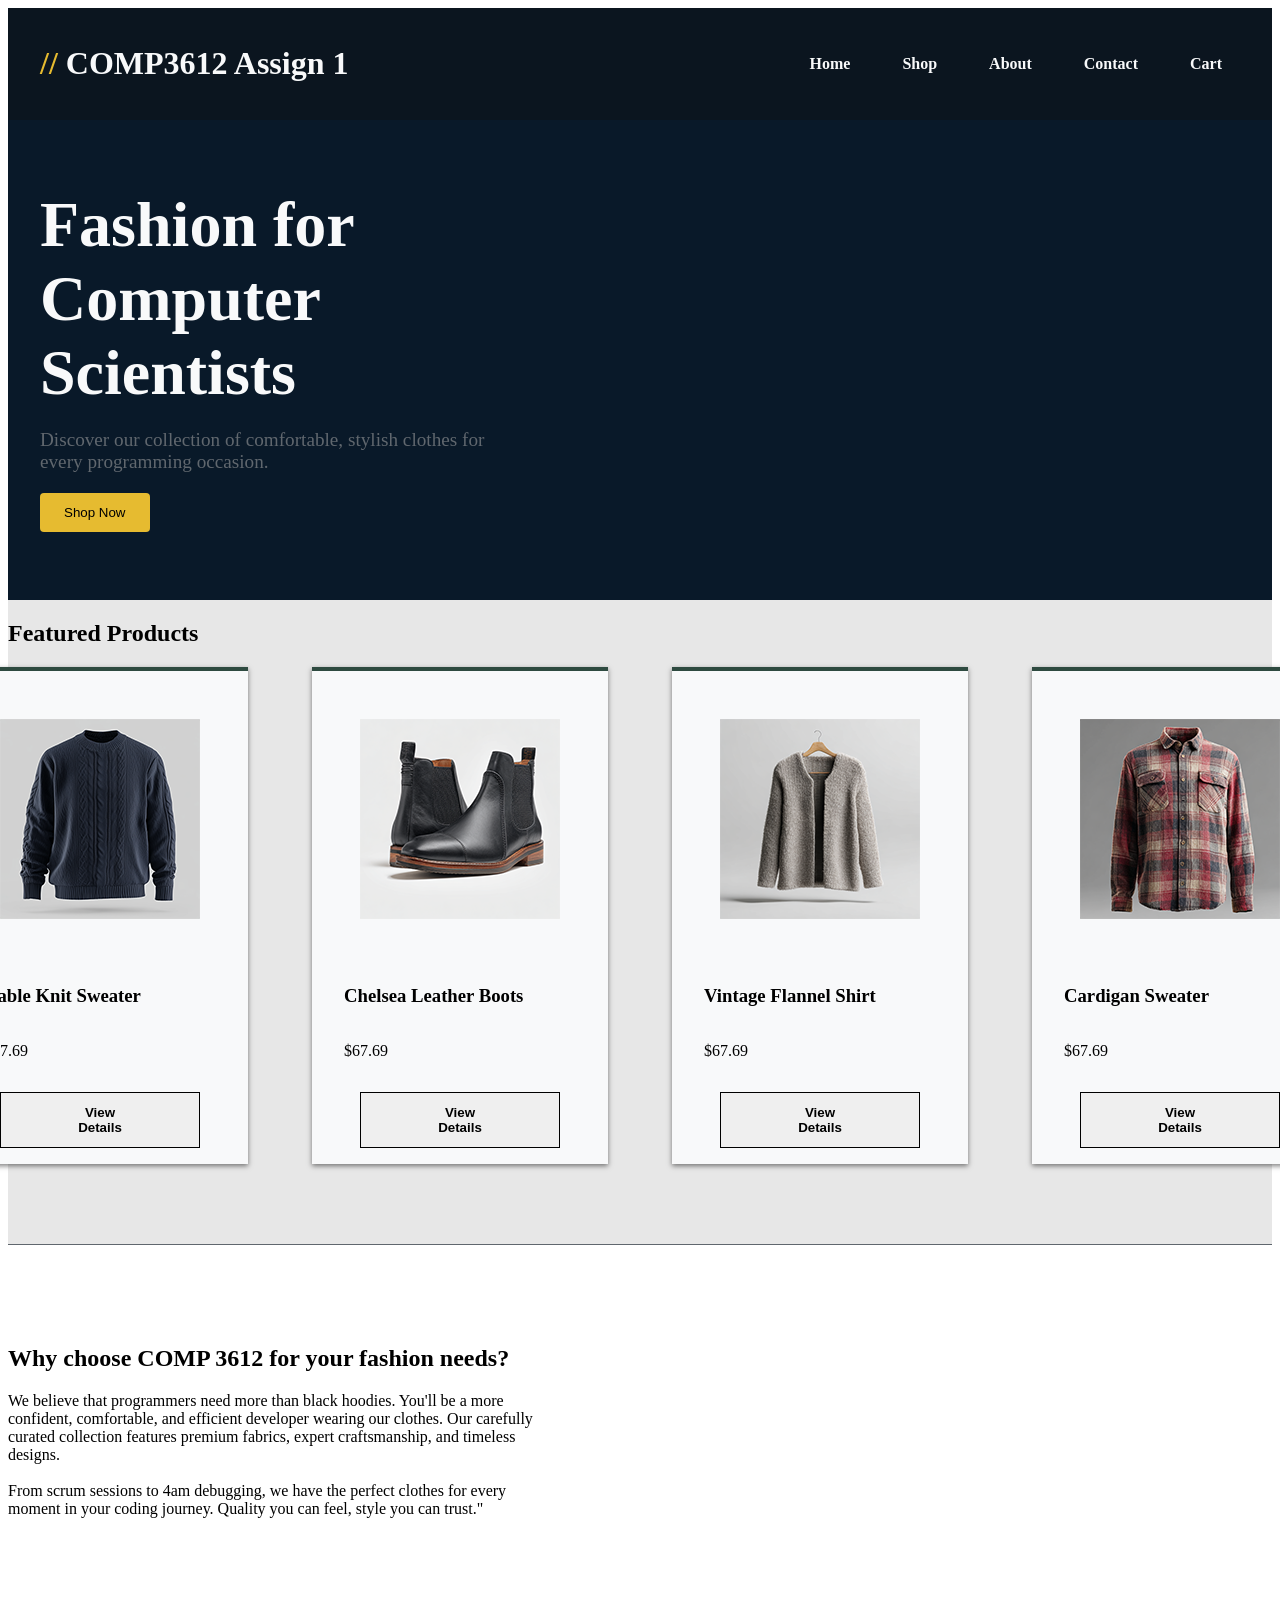
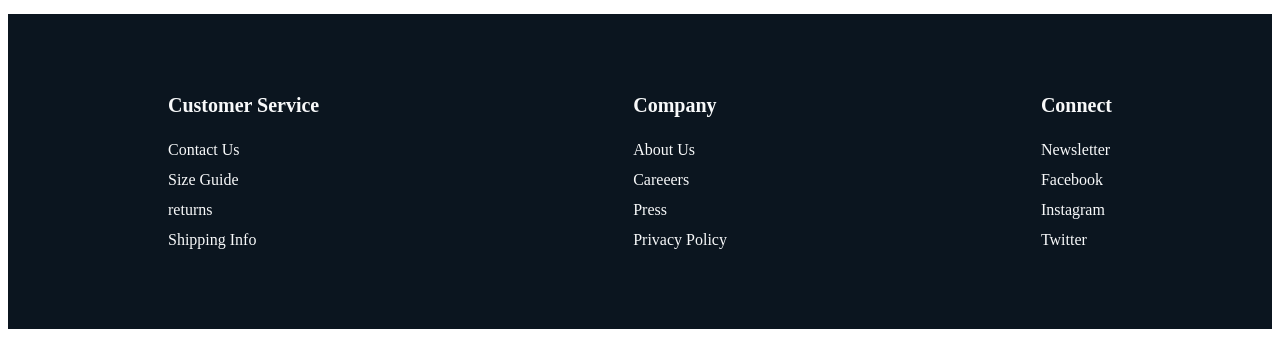
==== index.html @ 146830e7 "done first page working on second" ====
<html>
    <head>
        <title>COMP3612 Assign 1</title>
        <link rel="stylesheet" href="index.css">
    </head>
    <body>
        <header class="Nav-Bar">
            <h1 class="site-title"><span>//</span> COMP3612 Assign 1</h1>
            <nav>
                <ul class="nav-links">
                    <li><a href="#home">Home</a></li>
                    <li><a href="#shop">Shop</a></li>
                    <li><a href="#about">About</a></li>
                    <li><a href="#contact">Contact</a></li>
                    <li><a href='#cart'>Cart</a></li>
                </ul>
            </nav>
        </header>

        <main class="main-content">
            <section id="intro-section">
                <div class="align-container">
                    <div id="intro-container">
                        <h1 class ="title-list">
                            Fashion for <br>
                            Computer<br>
                            Scientists
                        </h1>
                        <p id="title-description">
                            Discover our collection of comfortable, stylish clothes for <br>
                            every programming occasion.
                        </p>
                        <button id="shop-now-button">Shop Now</button>
                    </div>                
                </div>
            </section>
            <section id="featured-products-section">
                <div class="align-container">
                    <h2>Featured Products</h2>
                    <div class ="product-grid">

                        <div class="product-card">
                            <img class="featured-image" src="data\images\003-small-front.png">
                            <div class="product-info">
                                <h3>Cable Knit Sweater</h3>
                                <p>$67.69</p>
                                <button class="details-button">View Details</button>
                            </div>
                        </div>

                        <div class="product-card">
                            <img class="featured-image" src="data\images\008-small-front.png">
                            <div class="product-info">
                                <h3>Chelsea Leather Boots</h3>
                                <p>$67.69</p>
                                <button class="details-button">View Details</button>
                            </div>
                        </div>

                        <div class="product-card">
                            <img class="featured-image" src="data\images\009-small-front.png">
                            <div class="product-info">
                                <h3>Vintage Flannel Shirt</h3>
                                <p>$67.69</p>
                                <button class="details-button">View Details</button>
                            </div>
                        </div>

                        
                        <div class="product-card">
                            <img class="featured-image" src="data\images\011-small-front.png">
                            <div class="product-info">
                                <h3>Cardigan Sweater</h3>
                                <p>$67.69</p>
                                <button class="details-button">View Details</button>
                            </div>
                        </div>
                    </div>
                </div>
            </section>
            <section id="info-section">
                <div class="align-container">
                    <h2>Why choose COMP 3612 for your fashion needs?</h2>
                    <p>
                        We believe that programmers need more than black hoodies. You'll be a more <br>
                        confident, comfortable, and efficient developer wearing our clothes. Our carefully <br>
                        curated collection features premium fabrics, expert craftsmanship, and timeless <br>
                        designs. <br> <br>
                        From scrum sessions to 4am debugging, we have the perfect clothes for every <br>
                        moment in your coding journey. Quality you can feel, style you can trust."
                    </p>
                </div>
            </section>
        </main>

        <footer class="footer-box">
            
                <div class="footer-coloumns">
                    <h3 class="footer-header">Customer Service</h3>
                    <ul class="footer-sub-header">
                        <li><a href=#Contact Us>Contact Us</a></li>
                        <li><a href=#Size Guide>Size Guide</a></li>
                        <li><a href=#returns>returns</a></li>
                        <li><a href=#Shipping Info>Shipping Info</a></li>
                    </ul>
                </div>

                <div class="footer-coloumns">
                    <h3 class="footer-header">Company</h3>
                    <ul class="footer-sub-header">
                        <li><a href=#About Us>About Us</a></li>
                        <li><a href=#Careeers>Careeers</a></li>
                        <li><a href=#Press>Press</a></li>
                        <li><a href=#Privacy Policy>Privacy Policy</a></li>
                    </ul>
                </div>

                <div class="footer-coloumns">
                    <h3 class="footer-header">Connect</h3>
                    <ul class="footer-sub-header">
                        <li><a href=#Newsletter>Newsletter</a></li>
                        <li><a href=#Facebook>Facebook</a></li>
                        <li><a href=#Instagram>Instagram</a></li>
                        <li><a href=#Twitter>Twitter</a></li>
                    </ul>
                </div>
             
        </footer>
    </body>
</html>
---- index.css ----
.Nav-Bar{
    display: flex;
    justify-content: space-between;
    align-items: center;
    padding: 1rem 2rem;
    background-color: #0b151f;
}

.site-title{
    color: #f8f9fa;
}

.site-title span{
    color: #e6bb30;
}

.nav-links{
    display: flex;
    justify-content: space-between;
    gap: 1rem;
    padding: 0;
    margin: 0;
    list-style: none;
}

.nav-links a{
    text-decoration: none;
    font-weight: bold;
    color:#f8f9fa;
    padding: 0.5rem 1rem;
    border: 2px solid transparent;
    border-radius: 0.25rem;
}

.nav-links a:hover{
    background-color: #1f3a52;
}

.main-content{
    display: flex;
    flex-direction:column;
    justify-content: center;
}

#intro-section{
    background-color: #091929;
    display: flex;
    justify-content: center;
    max-width: 100%;
}

.align-container {
    max-width: 100rem;
    width: 100%;
    margin: 0 auto;
    padding: 0 rem;
}

#intro-container {
    display: flex;
    flex-direction: column;
    justify-content: center;
    align-items: flex-start; 
    padding: 0 2rem;
    height: 30rem;
    
    max-width: 800px;       
    width: 100%;
}

.title-list{
    list-style: none;
    padding: 0;
    margin: 0;
    display: block;
    gap: 0;
    color: #f8f9fa;
    font-size: 4rem;
}

#title-description{
    color: #60676e;
    font-size: 1.2rem;
}

#shop-now-button{
    padding: 0.75rem 1.5rem;
    background-color: #e6bb30;
    color: #000000;
    border: none;
    border-radius: 0.25rem;
    cursor: pointer;
}

#featured-products-section{
    background-color:rgb(231, 231, 231);
    padding-bottom: 5rem;
    border-bottom: 1px solid #60676e;
}

.product-grid{
    display: flex;
    gap: 4rem;
    justify-content: center;
 
}

.product-card{
    display: flex;
    flex-direction: column;
    width: 100%;
    border-top: 4px solid #2e4a40;
    box-shadow: 0 2px 5px rgba(0,0,0,0.5);
    max-width: 24rem;
    background-color:#f8f9fa;
}

.product-card:hover {
    border-top: 4px solid #e6bb30;
}

.product-card:hover button {
    background-color: #0b151f; 
    color: #f8f9fa;         
}

.details-button{
    display: flex;
    justify-content: center;
}

.featured-image{
    display: flex;
    justify-content: center;
    padding: 3rem 3rem;
}

.product-info{
    display:flex;
    flex-direction: column;
    padding: 0 2rem;
}

.product-info button{
    margin: 1rem;
    font-weight: bold;
    cursor: pointer;
    border: 1px solid #000000;
    padding: 0.75rem 4rem;
}

#info-section {
    margin: 5rem 0;
}

.footer-box{
    display: flex;
    justify-content: space-between;
    align-items: flex-start;
    padding: 5rem 10rem;
    background-color: #0b151f;
}

.footer-coloumns{
    display: flex;
    flex-direction: column;
    align-items: flex-start;
    gap: 1.5rem;
}

.footer-header{
    font-weight: bold;
    color:#f8f9fa;
    font-size: 20px;
    margin: 0;

}

.footer-sub-header{
    list-style: none;   
    padding: 0;             
    margin: 0;
    display: flex;
    flex-direction: column; 
    gap: 0.75rem;
}

.footer-sub-header a{
    text-decoration: none;
    color:#f8f9fa;
}
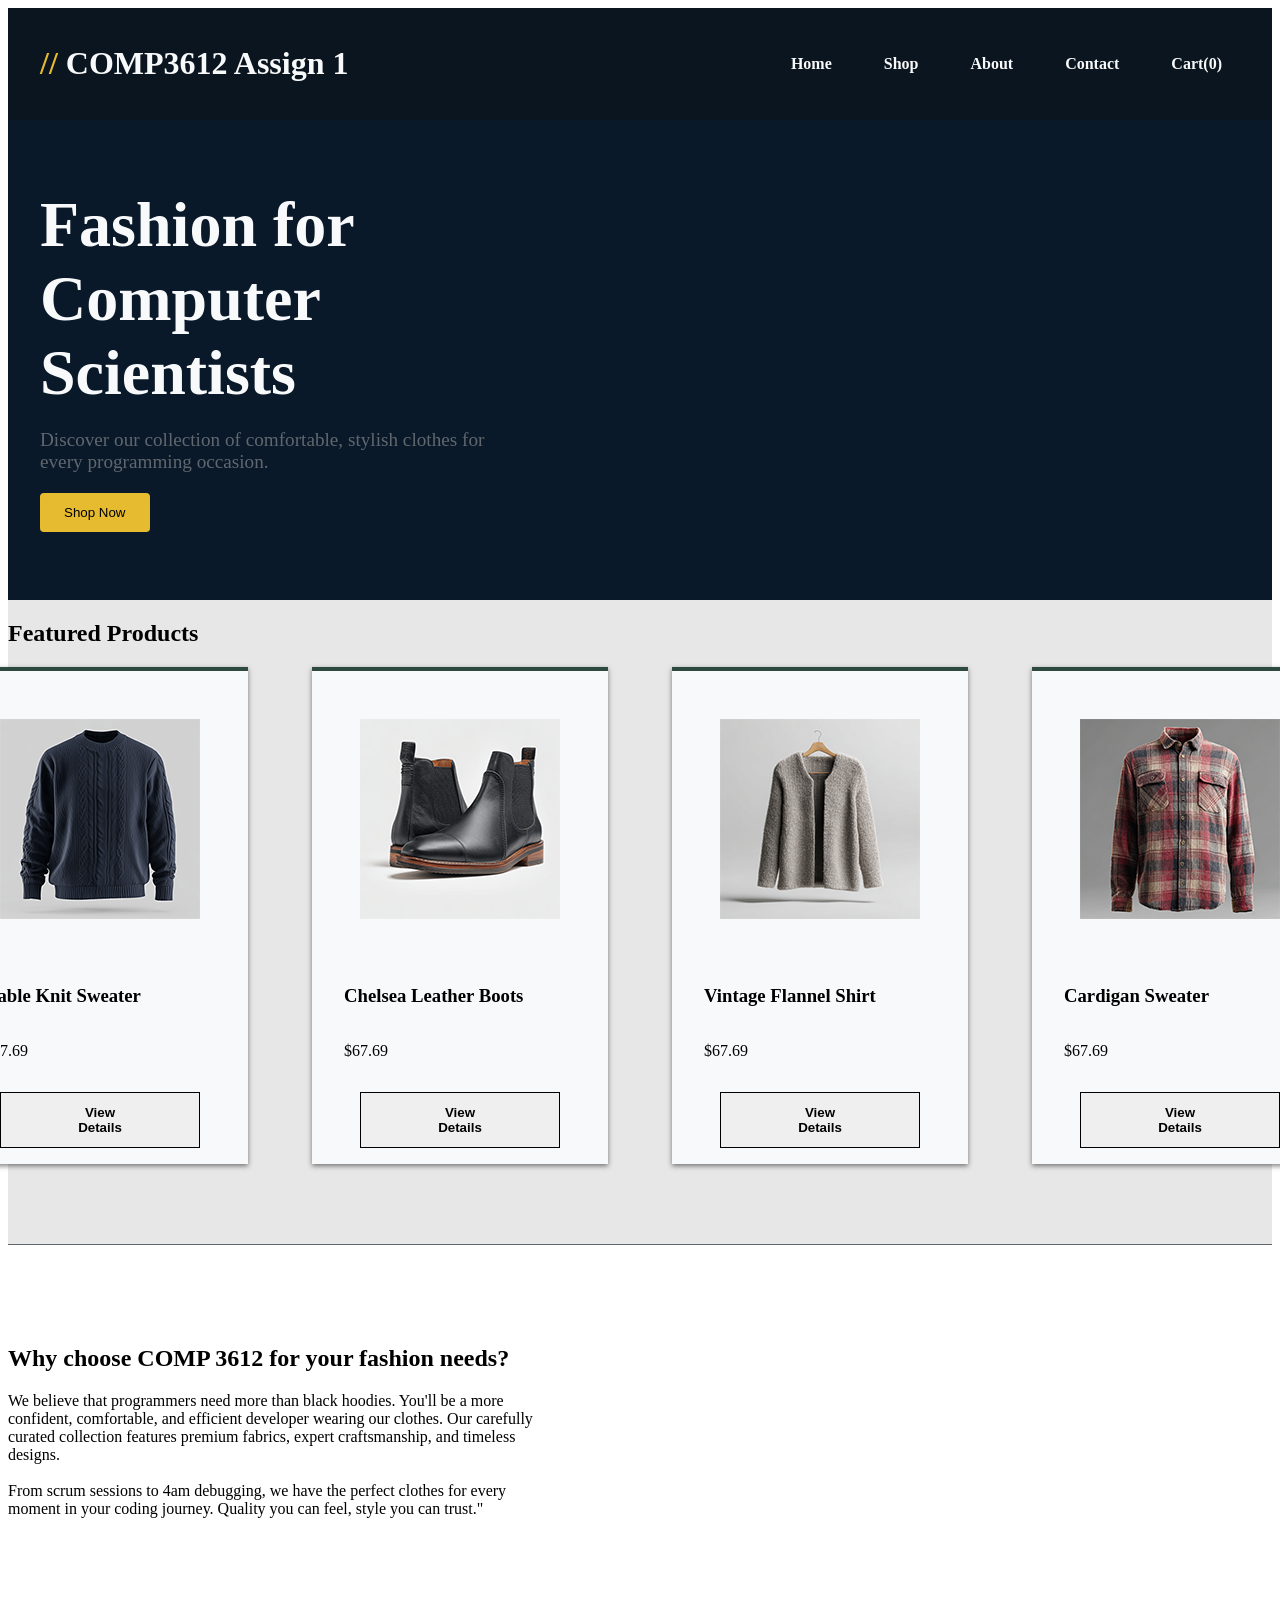
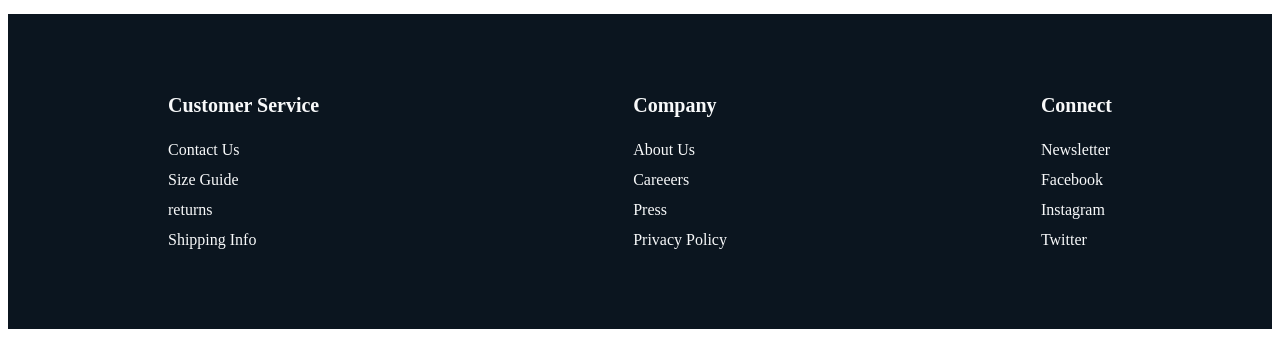
==== commit f6150095: "started page 3" ====
--- a/index.html
+++ b/index.html
@@ -13,7 +13,7 @@
                     <li><a href="#shop">Shop</a></li>
                     <li><a href="#about">About</a></li>
                     <li><a href="#contact">Contact</a></li>
-                    <li><a href='#cart'>Cart</a></li>
+                    <li><a href='#cart'>Cart(0)</a></li>
                 </ul>
             </nav>
         </header>
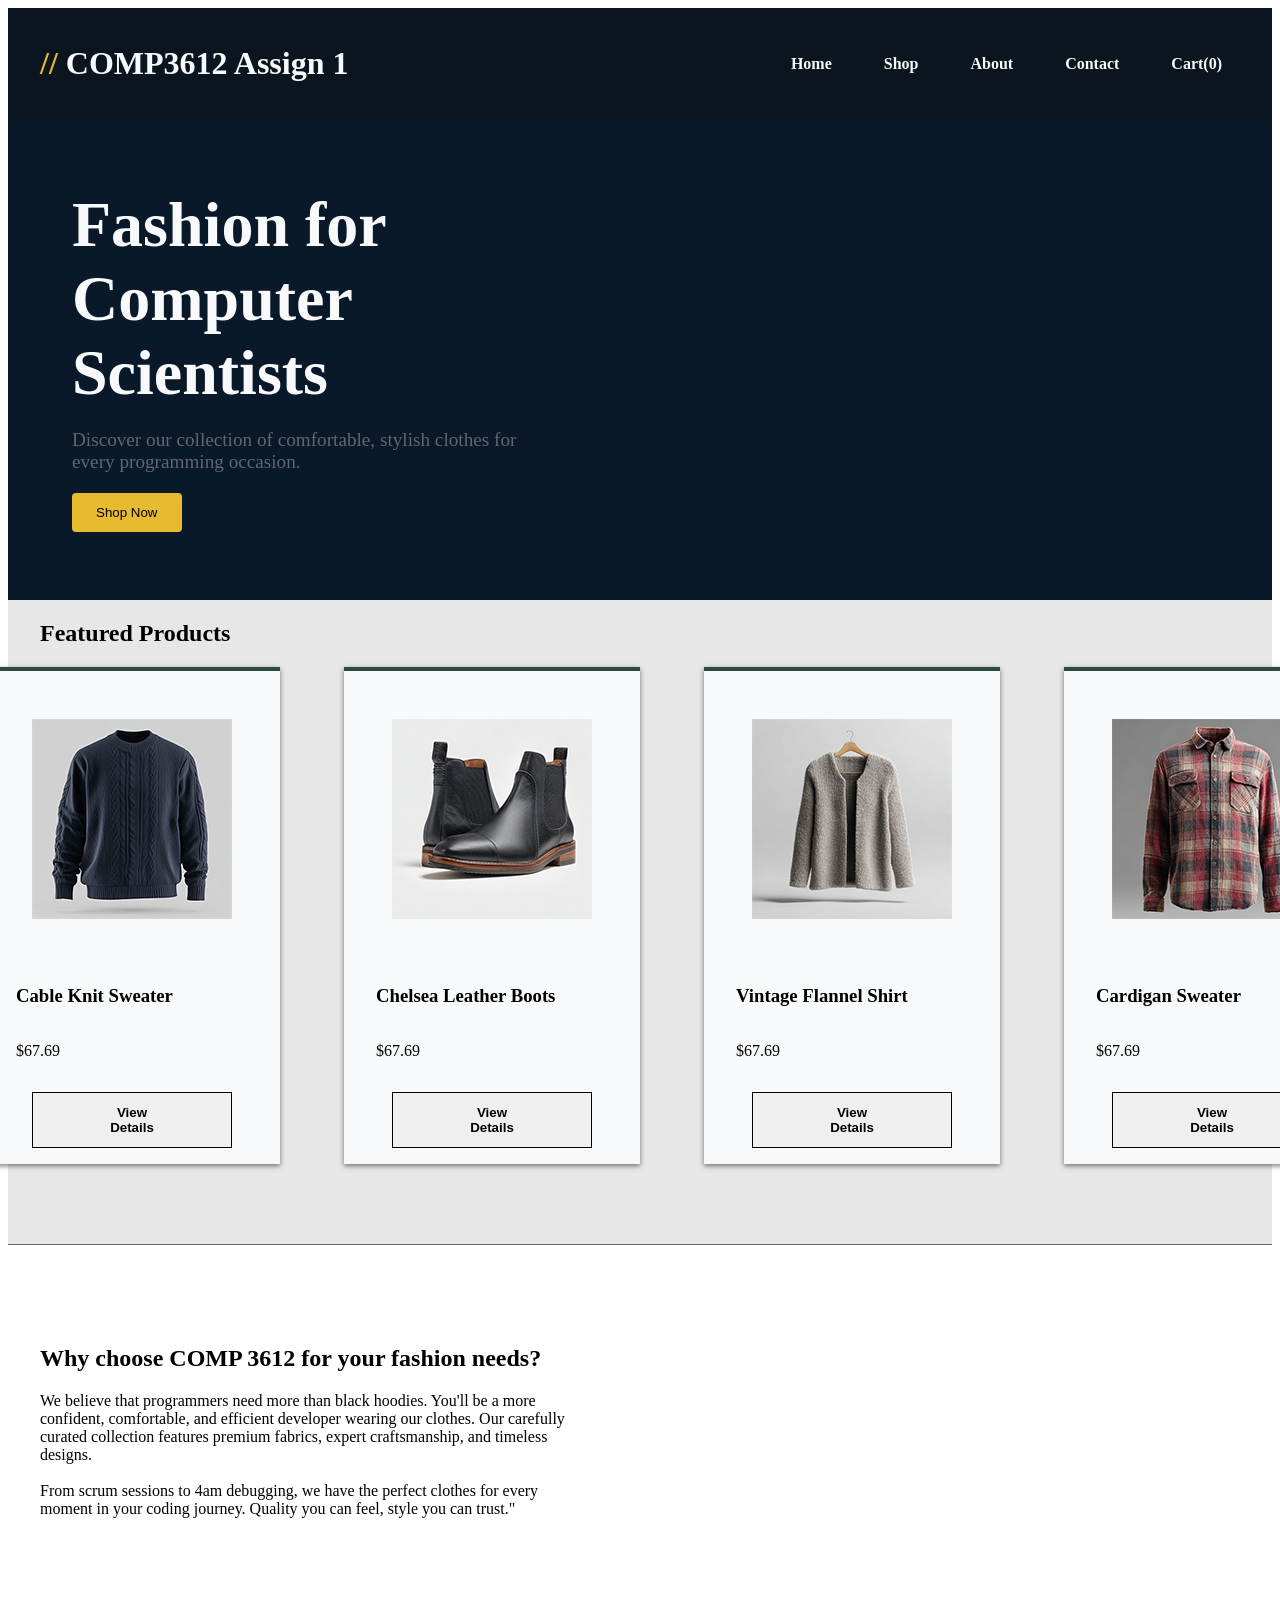
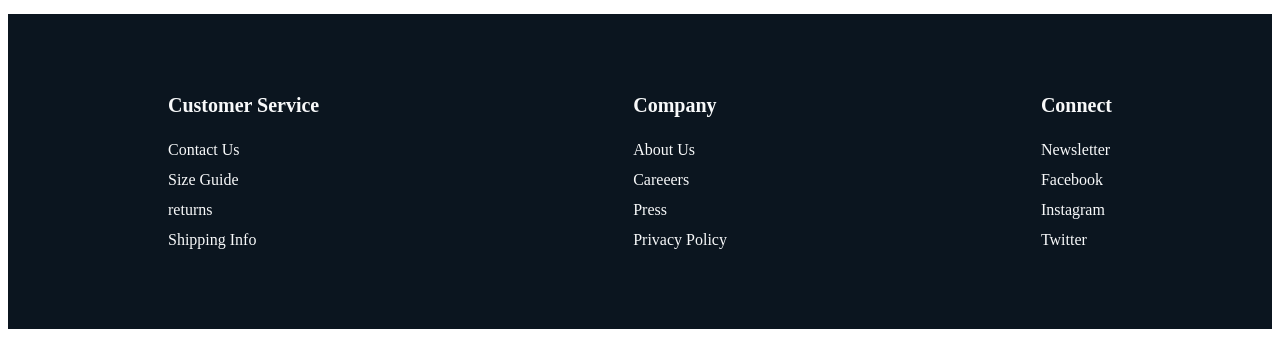
==== commit 0edd99b4: "page 3 done now just cleaning things up" ====
--- a/index.html
+++ b/index.html
@@ -9,7 +9,7 @@
             <h1 class="site-title"><span>//</span> COMP3612 Assign 1</h1>
             <nav>
                 <ul class="nav-links">
-                    <li><a href="#home">Home</a></li>
+                    <li><a href="#index.html">Home</a></li>
                     <li><a href="#shop">Shop</a></li>
                     <li><a href="#about">About</a></li>
                     <li><a href="#contact">Contact</a></li>
--- a/index.css
+++ b/index.css
@@ -54,7 +54,7 @@
     max-width: 100rem;
     width: 100%;
     margin: 0 auto;
-    padding: 0 rem;
+    padding: 0 2rem;
 }
 
 #intro-container {
@@ -191,3 +191,26 @@
     color:#f8f9fa;
 }
 
+@media (max-width: 768px) {
+
+    .Nav-Bar{
+        flex-direction: column;
+        align-items: center;
+    }
+  
+    .product-grid {
+        flex-direction: column;
+        align-items: center;
+    }
+   
+    .info-section {
+        flex-direction: column;
+        align-items: center;
+    }
+
+    .footer-box {
+        flex-direction: column;
+        gap: 3rem;         
+        padding: 5rem 2rem; 
+    }
+}
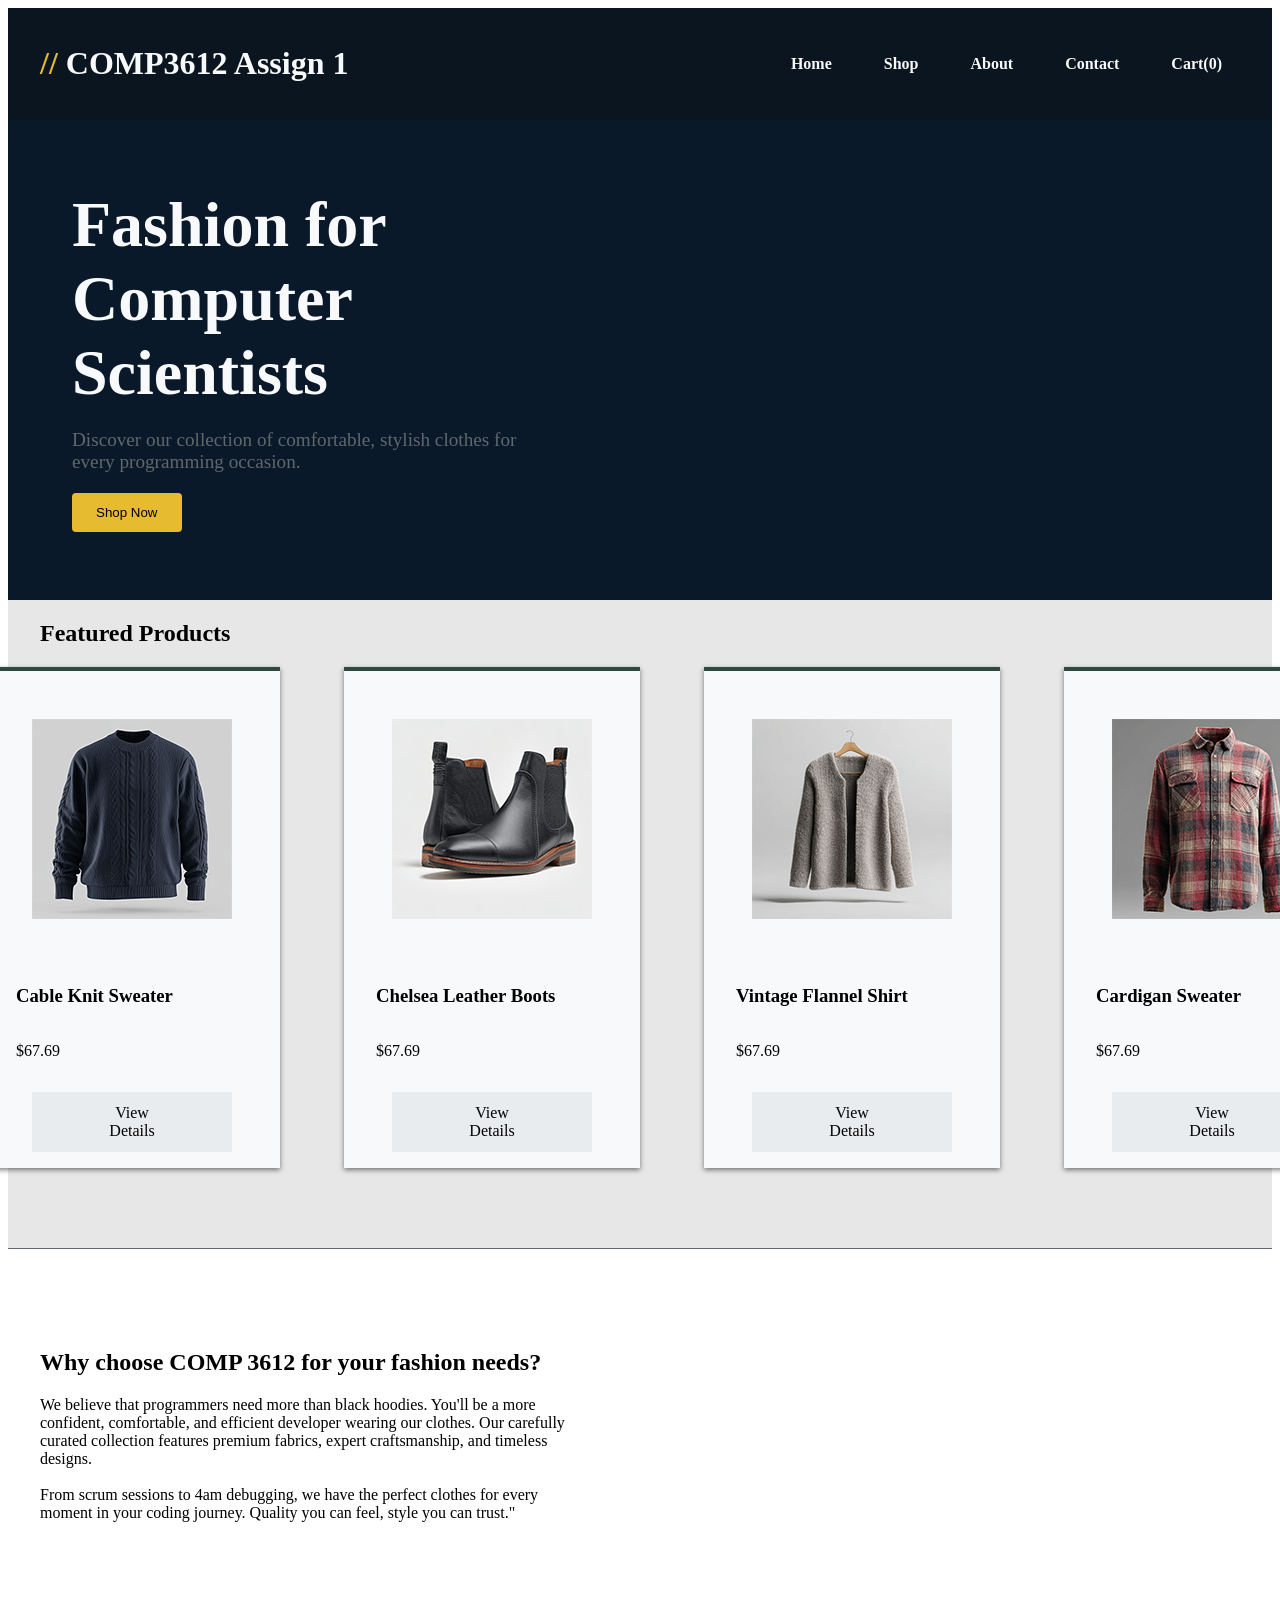
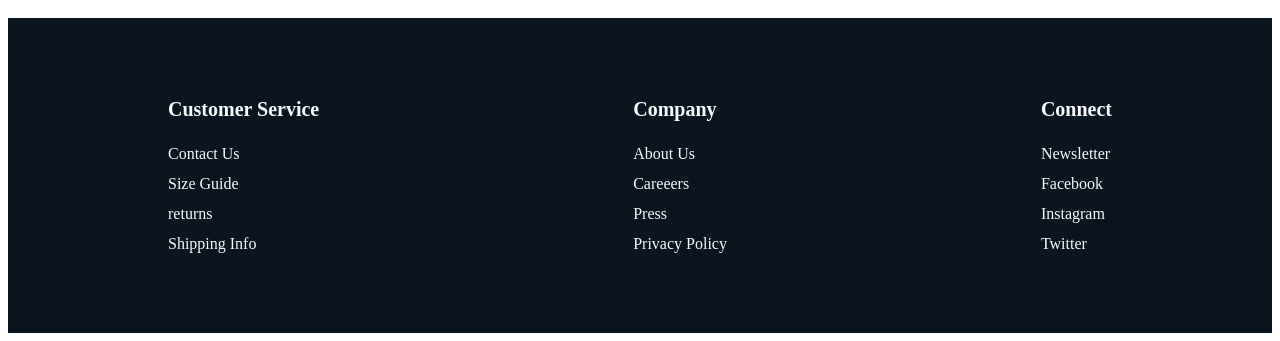
==== commit 198fcf8e: "added page routing" ====
--- a/index.html
+++ b/index.html
@@ -9,9 +9,9 @@
             <h1 class="site-title"><span>//</span> COMP3612 Assign 1</h1>
             <nav>
                 <ul class="nav-links">
-                    <li><a href="#index.html">Home</a></li>
+                    <li><a href="index.html">Home</a></li>
                     <li><a href="#shop">Shop</a></li>
-                    <li><a href="#about">About</a></li>
+                    <li><a href="about.html">About</a></li>
                     <li><a href="#contact">Contact</a></li>
                     <li><a href='#cart'>Cart(0)</a></li>
                 </ul>
@@ -45,7 +45,7 @@
                             <div class="product-info">
                                 <h3>Cable Knit Sweater</h3>
                                 <p>$67.69</p>
-                                <button class="details-button">View Details</button>
+                                <a href="product.html" class="details-button">View Details</a>
                             </div>
                         </div>
 
@@ -54,7 +54,7 @@
                             <div class="product-info">
                                 <h3>Chelsea Leather Boots</h3>
                                 <p>$67.69</p>
-                                <button class="details-button">View Details</button>
+                                <a href="#product.html" class="details-button">View Details</a>
                             </div>
                         </div>
 
@@ -63,7 +63,7 @@
                             <div class="product-info">
                                 <h3>Vintage Flannel Shirt</h3>
                                 <p>$67.69</p>
-                                <button class="details-button">View Details</button>
+                                <a href="#product.html" class="details-button">View Details</a>
                             </div>
                         </div>
 
@@ -73,7 +73,7 @@
                             <div class="product-info">
                                 <h3>Cardigan Sweater</h3>
                                 <p>$67.69</p>
-                                <button class="details-button">View Details</button>
+                                <a href="#product.html" class="details-button">View Details</a>
                             </div>
                         </div>
                     </div>
--- a/index.css
+++ b/index.css
@@ -120,15 +120,23 @@
     border-top: 4px solid #e6bb30;
 }
 
-.product-card:hover button {
+.product-card:hover a {
     background-color: #0b151f; 
     color: #f8f9fa;         
 }
 
-.details-button{
-    display: flex;
-    justify-content: center;
-}
+
+.details-button {
+    margin: 1rem;
+    text-align: center;
+    padding: 0.75rem 4rem;
+    text-decoration: none;   
+    color: #000000;            
+    background-color: #e9ecef; 
+    cursor: pointer;
+}
+
+
 
 .featured-image{
     display: flex;
